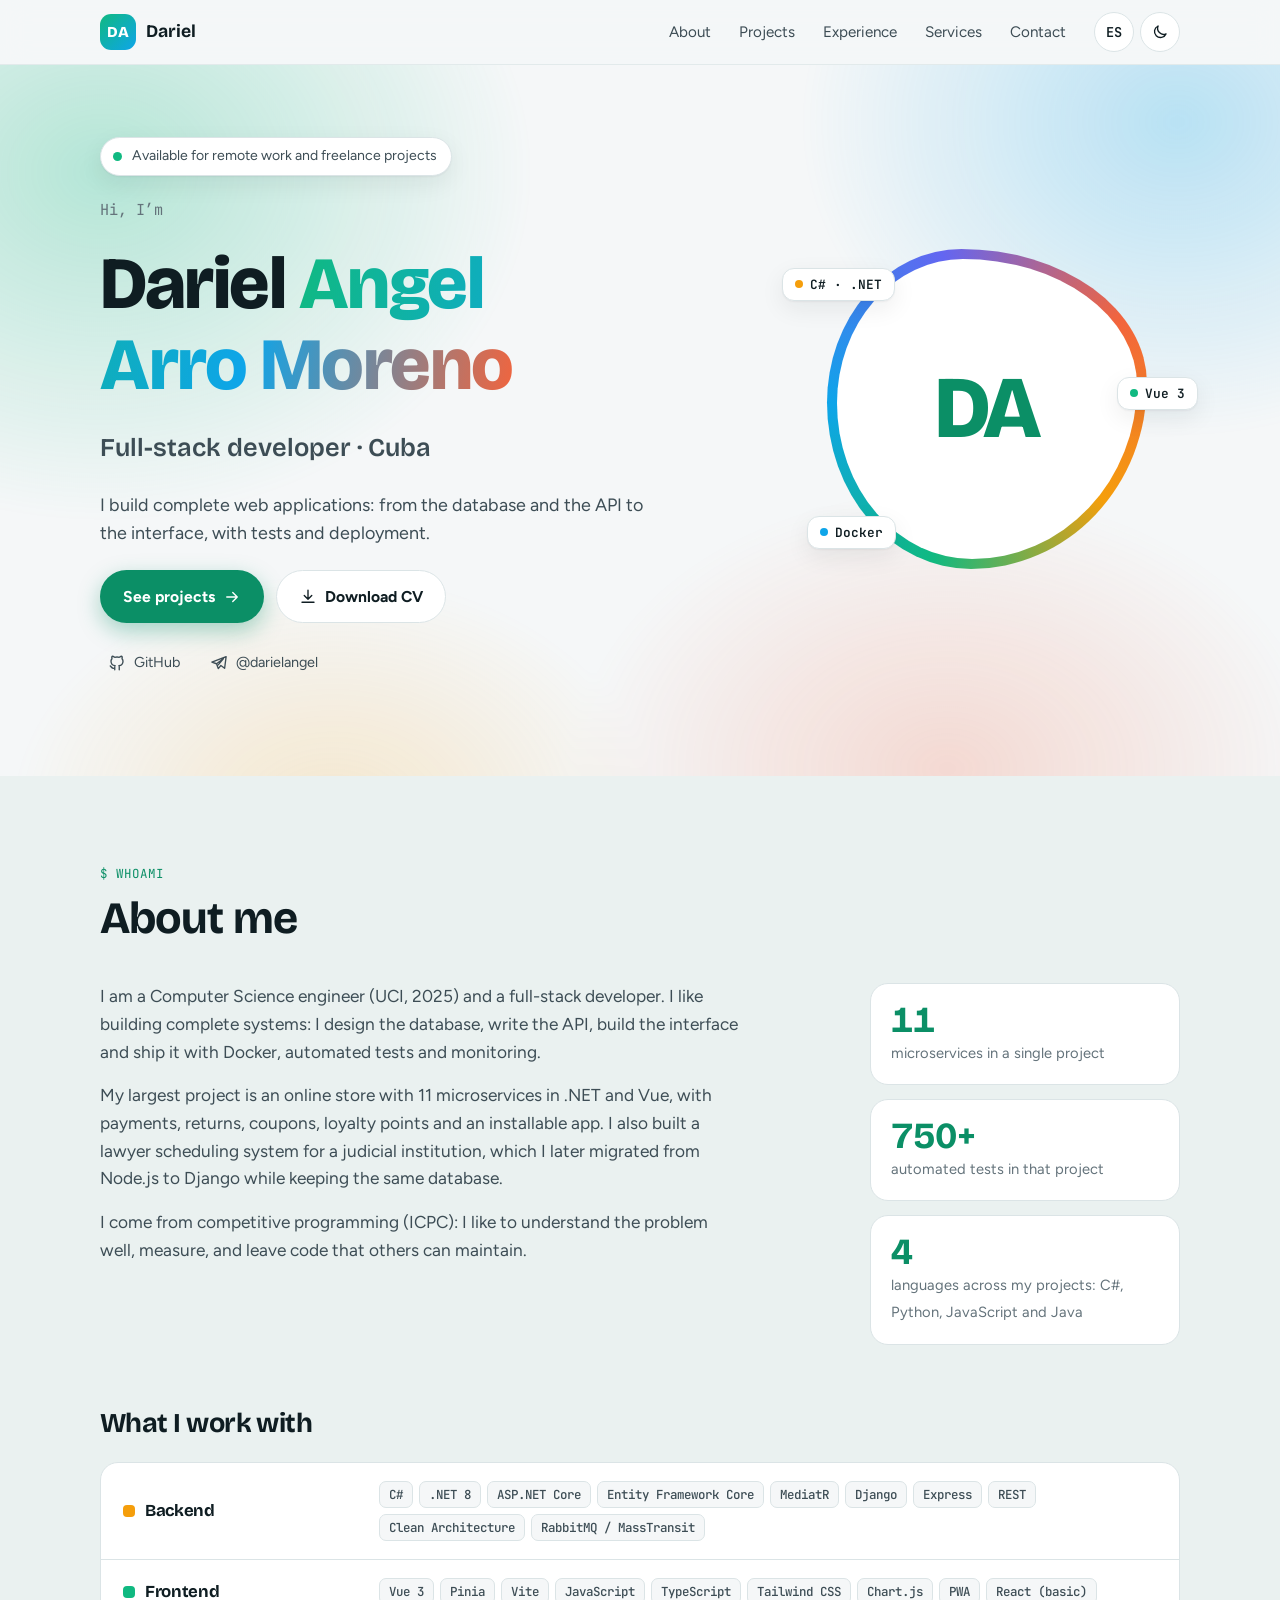
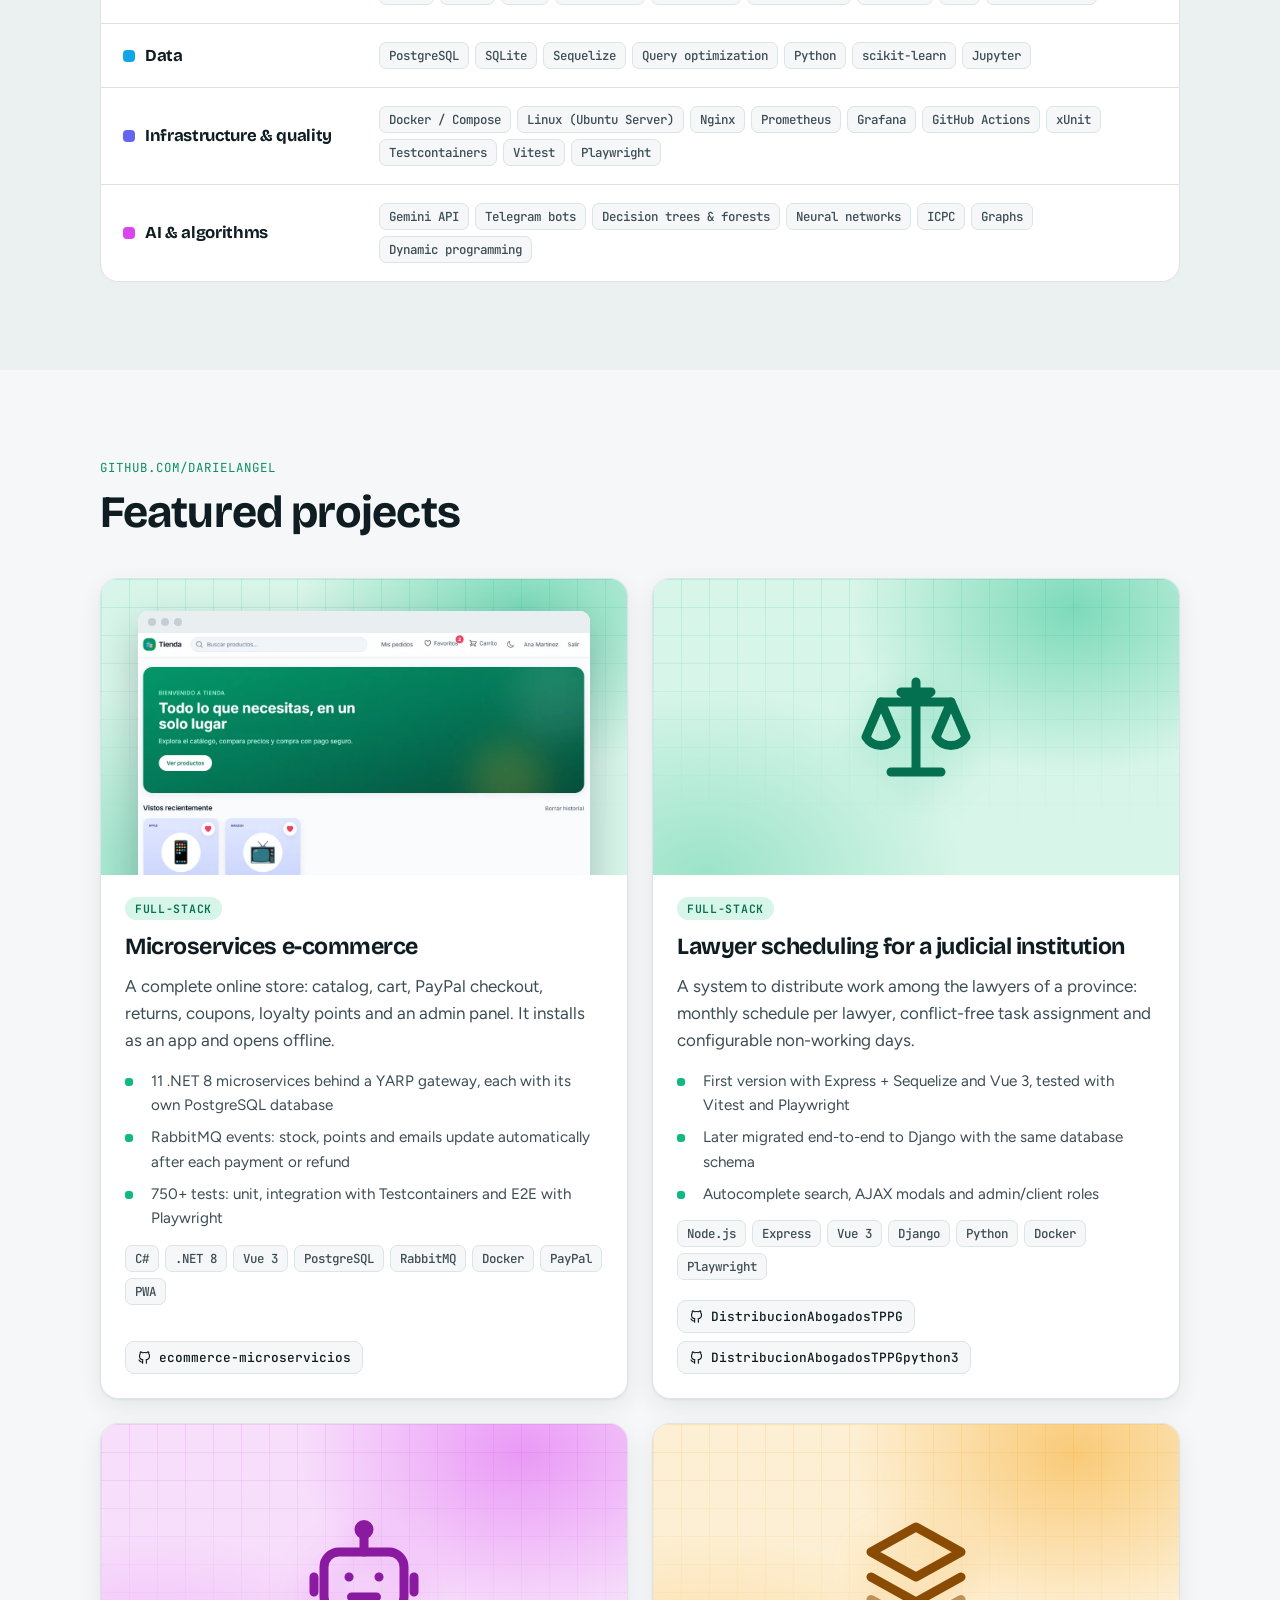
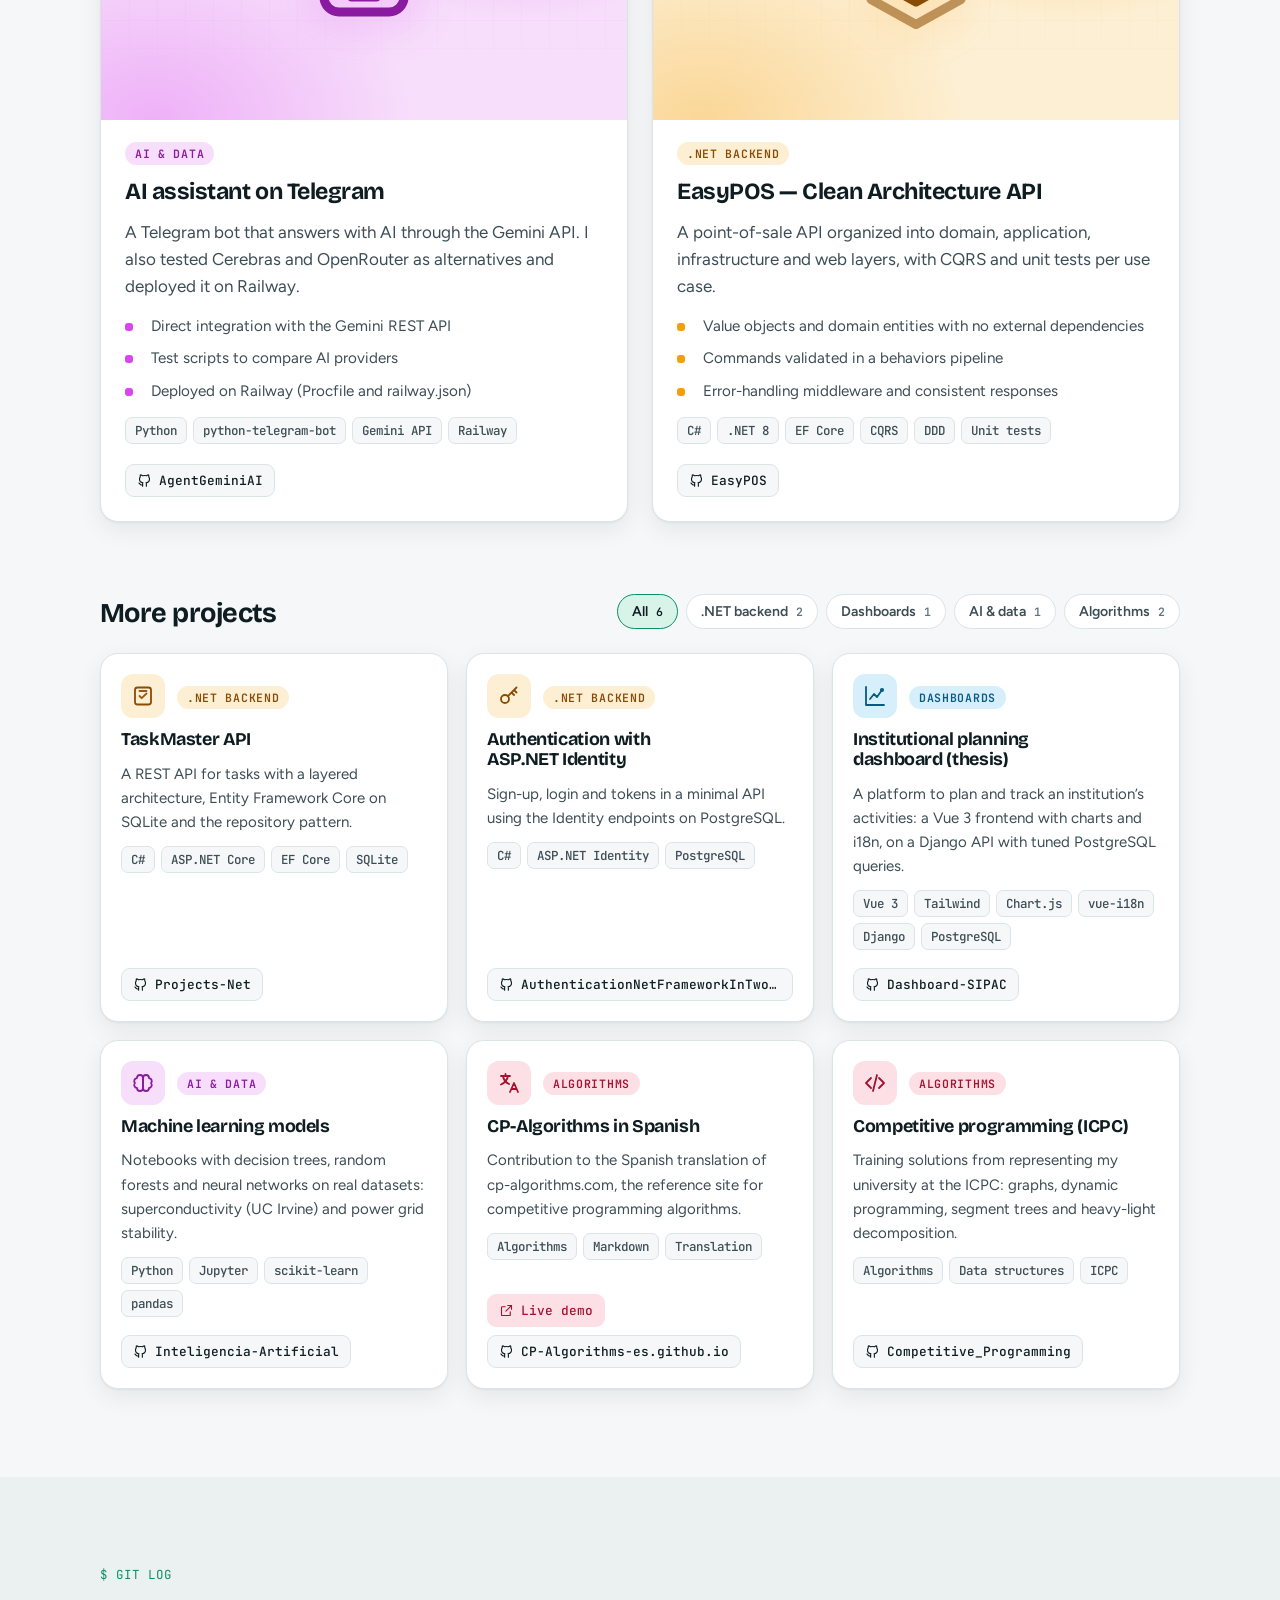
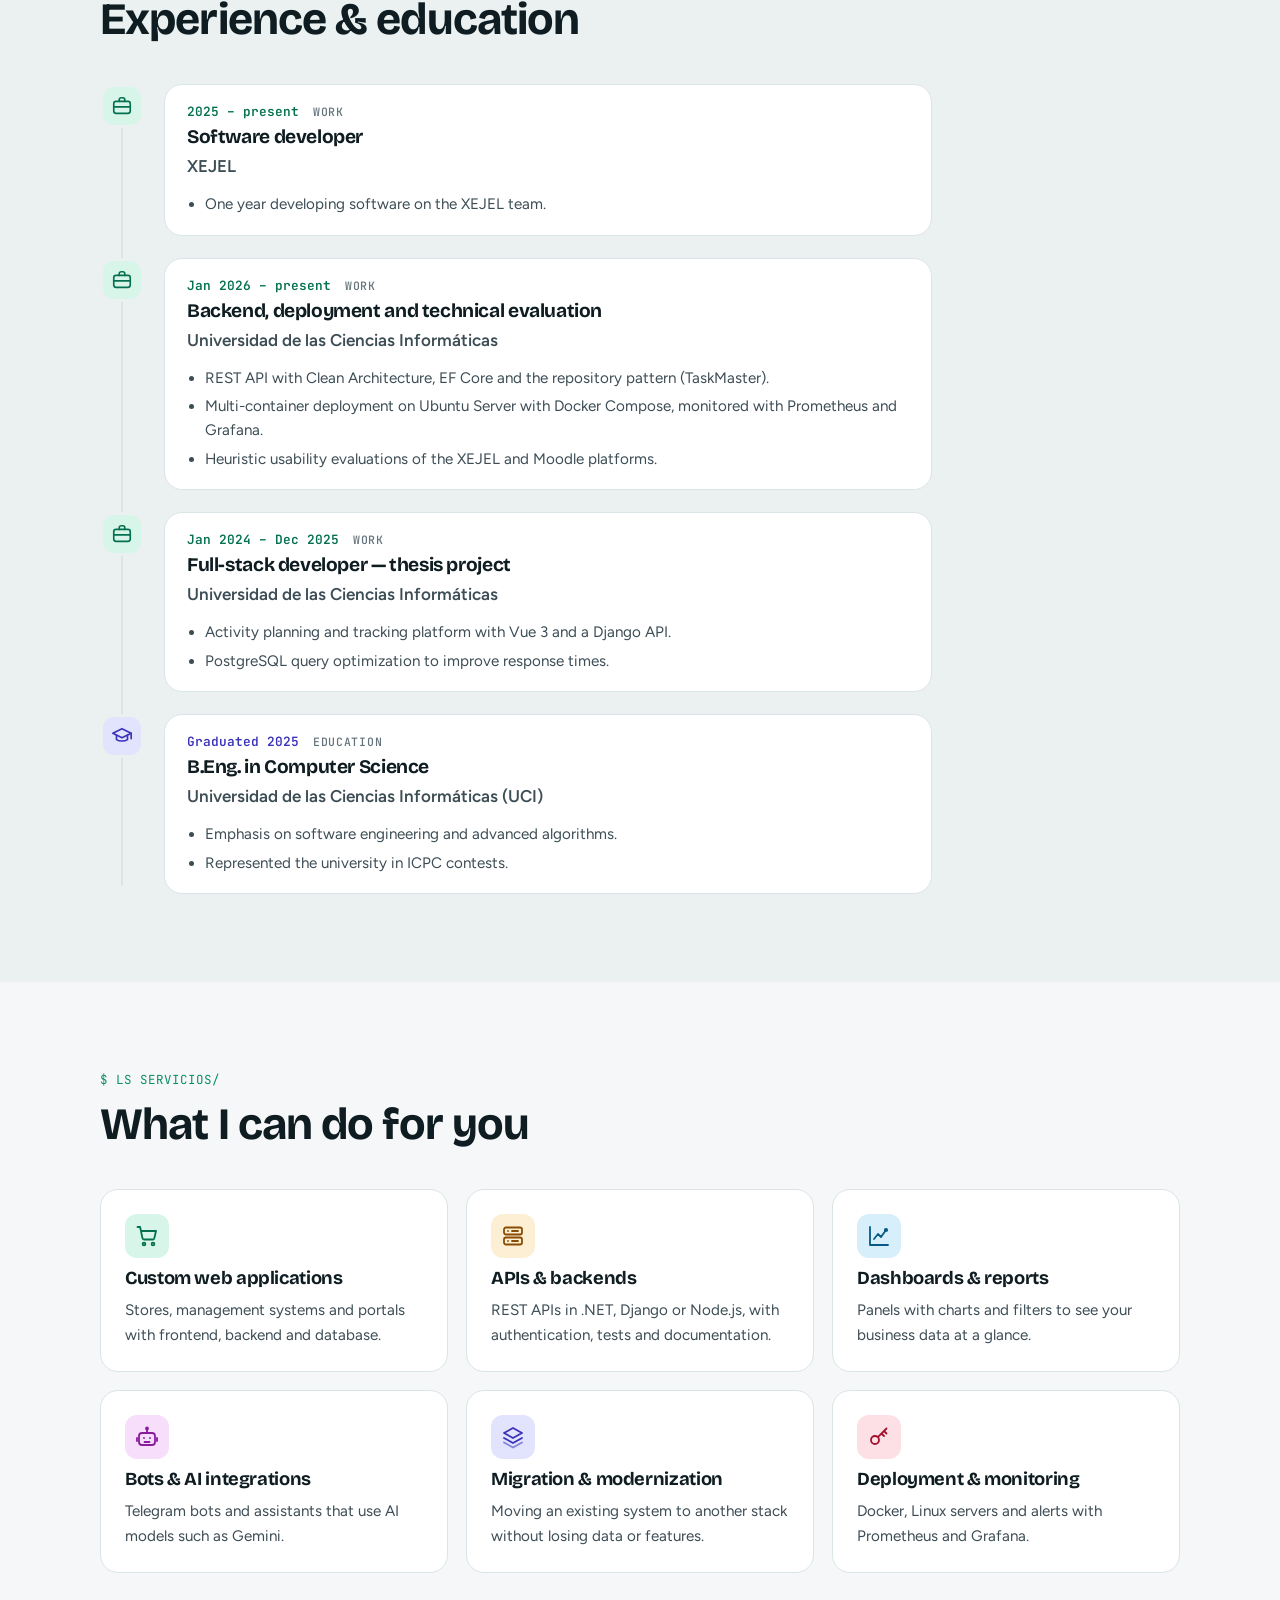
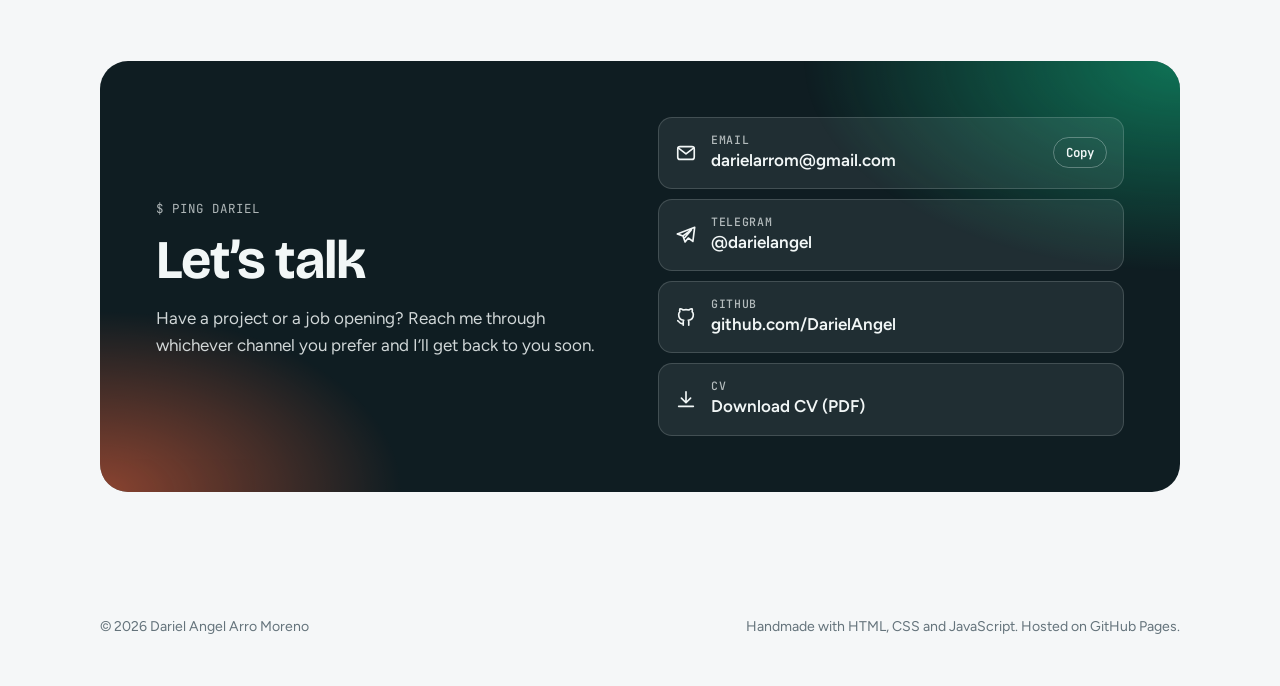
==== index.html @ 4ec1f0aa "Portafolio" ====
<!doctype html>
<html lang="es">
<head>
<meta charset="utf-8">
<meta name="viewport" content="width=device-width, initial-scale=1, viewport-fit=cover">
<title>Dariel Angel Arro Moreno</title>
<meta name="description" content="Portafolio de Dariel Angel Arro Moreno, desarrollador full-stack: .NET, Vue, Django, Docker. Proyectos, experiencia y contacto.">
<meta property="og:title" content="Dariel Angel Arro Moreno — Desarrollador full-stack">
<meta property="og:description" content="Aplicaciones web completas: de la base de datos y la API a la interfaz, con pruebas y despliegue.">
<meta property="og:type" content="website">
<meta name="theme-color" content="#0b8f66">
<link rel="icon" href="assets/favicon.svg" type="image/svg+xml">
<link rel="preconnect" href="https://fonts.googleapis.com">
<link rel="preconnect" href="https://fonts.gstatic.com" crossorigin>
<link rel="stylesheet" href="https://fonts.googleapis.com/css2?family=Bricolage+Grotesque:opsz,wght@12..96,600;12..96,700;12..96,800&family=Figtree:wght@400;500;600;700&family=JetBrains+Mono:wght@500;600&display=swap">
<link rel="stylesheet" href="styles.css">
<script>
  // Aplica el tema guardado antes de pintar, para que no parpadee.
  try { var t = localStorage.getItem('portafolio-tema'); if (t) document.documentElement.setAttribute('data-theme', t) } catch (e) {}
</script>
</head>
<body>
<header class="header">
  <div class="wrap">
    <a class="brand" href="#inicio"><span class="monogram" id="logo">DA</span><span class="brand-name" id="logo-name">Dariel</span></a>
    <nav class="nav" id="nav" aria-label="Principal"></nav>
    <div class="tools">
      <button class="icon-btn" id="btn-idioma" type="button">EN</button>
      <button class="icon-btn" id="btn-tema" type="button"></button>
      <button class="icon-btn menu-btn" id="btn-menu" type="button" aria-expanded="false" aria-controls="nav" aria-label="Menú"></button>
    </div>
  </div>
</header>

<main id="inicio">
  <section class="hero">
    <div class="wrap hero-grid">
      <div class="hero-text" id="hero-text"></div>
      <div class="portrait" id="portrait"></div>
    </div>
  </section>

  <section class="section band" id="sobre">
    <div class="wrap">
      <div class="section-head"><span class="eyebrow">$ whoami</span><h2 data-t="seccionSobre"></h2></div>
      <div class="about-grid">
        <div class="about-text" id="about-text"></div>
        <div class="stats" id="stats"></div>
      </div>
      <div class="section-head" style="margin: 64px 0 0"><h2 data-t="seccionHabilidades" style="font-size:1.7rem"></h2></div>
      <div class="skills" id="skills" style="margin-top:24px"></div>
    </div>
  </section>

  <section class="section" id="proyectos">
    <div class="wrap">
      <div class="section-head"><span class="eyebrow">github.com/DarielAngel</span><h2 data-t="seccionDestacados"></h2></div>
      <div class="featured" id="featured"></div>
      <div class="more-head">
        <h3 data-t="seccionMas"></h3>
        <div class="filters" id="filters" role="group"></div>
      </div>
      <div class="grid-more" id="more"></div>
    </div>
  </section>

  <section class="section band" id="trayectoria">
    <div class="wrap">
      <div class="section-head"><span class="eyebrow">$ git log</span><h2 data-t="seccionTrayectoria"></h2></div>
      <div class="timeline" id="timeline"></div>
    </div>
  </section>

  <section class="section" id="servicios">
    <div class="wrap">
      <div class="section-head"><span class="eyebrow">$ ls servicios/</span><h2 data-t="seccionServicios"></h2></div>
      <div class="services" id="services"></div>
    </div>
  </section>

  <section class="section" id="contacto" style="padding-top:0">
    <div class="wrap">
      <div class="contact">
        <div>
          <span class="eyebrow" style="color:inherit;opacity:.7">$ ping dariel</span>
          <h2 data-t="seccionContacto" style="margin-top:10px"></h2>
          <p data-t="contactoTexto"></p>
        </div>
        <div class="contact-list" id="contact-list"></div>
      </div>
    </div>
  </section>
</main>

<footer class="footer">
  <div class="wrap"><span id="footer-name"></span><span data-t="pie"></span></div>
</footer>

<script src="datos.js"></script>
<script src="app.js"></script>
</body>
</html>
---- styles.css ----
/* Layout: a single 1120px column; a mesh-gradient hero, then sections that alternate between
   plain ground and tinted bands. Each project category owns a hue that follows it everywhere
   (banner, pill, filter chip). */
:root {
  /* Neutrals with a slight cool-teal bias */
  --bg: #f5f7f8;
  --band: #eaf1f0;
  --surface: #ffffff;
  --ink: #0f1d22;
  --ink-soft: #3d4d55;
  --muted: #64737b;
  --line: #dbe4e6;
  --accent: #0b8f66;
  --accent-ink: #ffffff;
  --accent-soft: #d8f3e8;
  --coral: #f2643d;
  --panel: #0f1d22;
  --panel-ink: #f2f7f7;
  --shadow: 0 1px 2px rgb(15 29 34 / 0.05), 0 8px 24px rgb(15 29 34 / 0.07);
  --shadow-hover: 0 2px 6px rgb(15 29 34 / 0.08), 0 18px 40px rgb(15 29 34 / 0.12);

  /* Category hues: [strong, soft background, readable text on soft] */
  --esmeralda: #10b981; --esmeralda-soft: #d7f5e9; --esmeralda-ink: #04704f;
  --ambar: #f59e0b; --ambar-soft: #fdefd3; --ambar-ink: #8a4b04;
  --cielo: #0ea5e9; --cielo-soft: #d6effb; --cielo-ink: #075a83;
  --indigo: #6366f1; --indigo-soft: #e2e3fd; --indigo-ink: #3b33b8;
  --fucsia: #d946ef; --fucsia-soft: #f7defb; --fucsia-ink: #8a1aa0;
  --rosa: #f43f5e; --rosa-soft: #fde0e5; --rosa-ink: #a3122f;

  --font-display: 'Bricolage Grotesque', 'Segoe UI', system-ui, sans-serif;
  --font-body: 'Figtree', 'Segoe UI', system-ui, sans-serif;
  --font-mono: 'JetBrains Mono', ui-monospace, 'Cascadia Code', Consolas, monospace;

  --radius: 18px;
  --radius-sm: 10px;
  --max: 1120px;
  color-scheme: light;
}

@media (prefers-color-scheme: dark) {
  :root:not([data-theme="light"]) {
    --bg: #0c1417; --band: #101c20; --surface: #142328; --ink: #e8f1f2; --ink-soft: #bccbcf;
    --muted: #8b9ca2; --line: #22363c; --accent: #34d399; --accent-ink: #062018; --accent-soft: #123a2e;
    --coral: #ff8a65; --panel: #0f2e28; --panel-ink: #eaf6f2;
    --shadow: 0 1px 2px rgb(0 0 0 / 0.3), 0 8px 24px rgb(0 0 0 / 0.25);
    --shadow-hover: 0 2px 6px rgb(0 0 0 / 0.35), 0 18px 40px rgb(0 0 0 / 0.4);
    --esmeralda-soft: #0f3a2d; --esmeralda-ink: #6ee7b7;
    --ambar-soft: #3d2c0b; --ambar-ink: #fcd34d;
    --cielo-soft: #0b3247; --cielo-ink: #7dd3fc;
    --indigo-soft: #23245a; --indigo-ink: #a5b4fc;
    --fucsia-soft: #3d1645; --fucsia-ink: #f0abfc;
    --rosa-soft: #461521; --rosa-ink: #fda4af;
    color-scheme: dark;
  }
}
:root[data-theme="dark"] {
  --bg: #0c1417; --band: #101c20; --surface: #142328; --ink: #e8f1f2; --ink-soft: #bccbcf;
  --muted: #8b9ca2; --line: #22363c; --accent: #34d399; --accent-ink: #062018; --accent-soft: #123a2e;
  --coral: #ff8a65; --panel: #0f2e28; --panel-ink: #eaf6f2;
  --shadow: 0 1px 2px rgb(0 0 0 / 0.3), 0 8px 24px rgb(0 0 0 / 0.25);
  --shadow-hover: 0 2px 6px rgb(0 0 0 / 0.35), 0 18px 40px rgb(0 0 0 / 0.4);
  --esmeralda-soft: #0f3a2d; --esmeralda-ink: #6ee7b7;
  --ambar-soft: #3d2c0b; --ambar-ink: #fcd34d;
  --cielo-soft: #0b3247; --cielo-ink: #7dd3fc;
  --indigo-soft: #23245a; --indigo-ink: #a5b4fc;
  --fucsia-soft: #3d1645; --fucsia-ink: #f0abfc;
  --rosa-soft: #461521; --rosa-ink: #fda4af;
  color-scheme: dark;
}

* { box-sizing: border-box; }
html { scroll-behavior: smooth; scroll-padding-top: 84px; }
body {
  margin: 0;
  background: var(--bg);
  color: var(--ink);
  font-family: var(--font-body);
  font-size: 17px;
  line-height: 1.6;
  -webkit-font-smoothing: antialiased;
}
img { max-width: 100%; display: block; }
a { color: inherit; }
h1, h2, h3 { font-family: var(--font-display); line-height: 1.1; text-wrap: balance; margin: 0; letter-spacing: -0.02em; }
p { margin: 0; }
:focus-visible { outline: 3px solid var(--accent); outline-offset: 3px; border-radius: 6px; }

.wrap { max-width: var(--max); margin-inline: auto; padding-inline: 20px; }
.section { padding-block: 88px; }
.band { background: var(--band); }
.section-head { display: grid; gap: 10px; margin-bottom: 40px; max-width: 46rem; }
.eyebrow {
  font-family: var(--font-mono); font-size: 0.78rem; letter-spacing: 0.08em; text-transform: uppercase;
  color: var(--accent);
}
.section-head h2 { font-size: clamp(2rem, 4vw, 2.8rem); }

/* ---------- Header ---------- */
.header {
  position: sticky; top: env(safe-area-inset-top, 0px); z-index: 20;
  background: color-mix(in srgb, var(--bg) 82%, transparent);
  backdrop-filter: blur(14px);
  border-bottom: 1px solid color-mix(in srgb, var(--line) 70%, transparent);
}
.header .wrap { display: flex; align-items: center; gap: 16px; min-height: 64px; }
.brand { display: flex; align-items: center; gap: 10px; text-decoration: none; font-family: var(--font-display); font-weight: 700; font-size: 1.1rem; }
.monogram {
  display: grid; place-items: center; width: 36px; height: 36px; border-radius: 11px;
  background: linear-gradient(135deg, var(--esmeralda), var(--cielo)); color: #fff; font-size: 0.95rem; font-weight: 800;
}
.nav { display: flex; gap: 4px; margin-left: auto; }
.nav a {
  text-decoration: none; color: var(--ink-soft); font-size: 0.95rem; padding: 8px 12px; border-radius: 999px;
  transition: background 0.2s, color 0.2s;
}
.nav a:hover { background: var(--surface); color: var(--ink); }
.tools { display: flex; gap: 6px; }
.icon-btn {
  display: inline-flex; align-items: center; justify-content: center; gap: 6px; height: 40px; min-width: 40px; padding: 0 10px;
  border: 1px solid var(--line); border-radius: 999px; background: var(--surface); color: var(--ink);
  font: 600 0.85rem var(--font-mono); cursor: pointer; transition: border-color 0.2s, transform 0.2s;
}
.icon-btn:hover { border-color: var(--accent); }
.icon-btn svg { width: 18px; height: 18px; }
.menu-btn { display: none; }

/* ---------- Hero ---------- */
.hero { position: relative; overflow: hidden; padding-block: 72px 96px; }
.hero::before {
  content: ''; position: absolute; inset: -20% -10% auto -10%; height: 140%; z-index: -1; pointer-events: none;
  background:
    radial-gradient(40% 50% at 15% 25%, color-mix(in srgb, var(--esmeralda) 28%, transparent), transparent 70%),
    radial-gradient(35% 45% at 85% 20%, color-mix(in srgb, var(--cielo) 26%, transparent), transparent 70%),
    radial-gradient(35% 40% at 70% 85%, color-mix(in srgb, var(--coral) 20%, transparent), transparent 70%),
    radial-gradient(30% 35% at 30% 90%, color-mix(in srgb, var(--ambar) 18%, transparent), transparent 70%);
  filter: blur(6px);
}
.hero-grid { display: grid; grid-template-columns: 1.25fr 0.75fr; gap: 48px; align-items: center; }
.hero-text { display: grid; gap: 22px; min-width: 0; }
.badge {
  justify-self: start; display: inline-flex; align-items: center; gap: 10px; padding: 7px 14px 7px 12px;
  border-radius: 999px; background: var(--surface); border: 1px solid var(--line); box-shadow: var(--shadow);
  font-size: 0.88rem; color: var(--ink-soft);
}
.pulse { width: 9px; height: 9px; border-radius: 50%; background: var(--esmeralda); box-shadow: 0 0 0 0 color-mix(in srgb, var(--esmeralda) 60%, transparent); animation: pulse 2s infinite; }
@keyframes pulse { 70% { box-shadow: 0 0 0 10px transparent; } 100% { box-shadow: 0 0 0 0 transparent; } }
.hello { font-family: var(--font-mono); color: var(--muted); font-size: 0.95rem; }
.hero h1 { font-size: clamp(2.6rem, 6.5vw, 4.6rem); font-weight: 800; }
.hero h1 .grad {
  background: linear-gradient(100deg, var(--esmeralda) 0%, var(--cielo) 55%, var(--coral) 100%);
  -webkit-background-clip: text; background-clip: text; color: transparent;
}
.role { font-family: var(--font-display); font-size: clamp(1.25rem, 2.4vw, 1.6rem); font-weight: 600; color: var(--ink-soft); }
.lede { font-size: 1.12rem; color: var(--ink-soft); max-width: 34rem; }
.actions { display: flex; flex-wrap: wrap; gap: 12px; }
.btn {
  display: inline-flex; align-items: center; gap: 8px; padding: 13px 22px; border-radius: 999px; text-decoration: none;
  font-weight: 700; font-size: 0.98rem; border: 1px solid transparent; transition: transform 0.2s, box-shadow 0.2s, background 0.2s;
}
.btn svg { width: 18px; height: 18px; }
.btn-primary { background: var(--accent); color: var(--accent-ink); box-shadow: 0 8px 22px color-mix(in srgb, var(--accent) 35%, transparent); }
.btn-primary:hover { transform: translateY(-2px); }
.btn-ghost { background: var(--surface); color: var(--ink); border-color: var(--line); }
.btn-ghost:hover { border-color: var(--accent); transform: translateY(-2px); }
.socials { display: flex; gap: 10px; flex-wrap: wrap; }
.socials a {
  display: inline-flex; align-items: center; gap: 8px; text-decoration: none; color: var(--ink-soft); font-size: 0.9rem;
  padding: 6px 12px 6px 8px; border-radius: 999px; transition: background 0.2s;
}
.socials a:hover { background: var(--surface); color: var(--ink); }
.socials svg { width: 18px; height: 18px; }

.portrait { position: relative; justify-self: center; width: min(320px, 78vw); aspect-ratio: 1; max-width: 100%; }
.portrait-ring {
  position: absolute; inset: 0; border-radius: 42% 58% 55% 45% / 48% 42% 58% 52%;
  background: conic-gradient(from 200deg, var(--esmeralda), var(--cielo), var(--indigo), var(--coral), var(--ambar), var(--esmeralda));
  animation: morph 12s ease-in-out infinite;
}
.portrait-inner {
  position: absolute; inset: 10px; border-radius: inherit; overflow: hidden; background: var(--surface);
  border-radius: 42% 58% 55% 45% / 48% 42% 58% 52%; animation: morph 12s ease-in-out infinite;
  display: grid; place-items: center;
}
.portrait-inner img { width: 100%; height: 100%; object-fit: cover; }
.portrait-inner .initials { font-family: var(--font-display); font-weight: 800; font-size: 5.5rem; color: var(--accent); letter-spacing: -0.04em; }
@keyframes morph {
  50% { border-radius: 55% 45% 40% 60% / 45% 58% 42% 55%; }
}
.chip-float {
  position: absolute; padding: 7px 12px; border-radius: 12px; background: var(--surface); border: 1px solid var(--line);
  box-shadow: var(--shadow); font: 600 0.8rem var(--font-mono); white-space: nowrap; animation: bob 6s ease-in-out infinite;
}
.chip-float i { display: inline-block; width: 8px; height: 8px; border-radius: 50%; margin-right: 7px; vertical-align: 1px; }
.chip-float:nth-of-type(1) { top: 6%; left: -14%; }
.chip-float:nth-of-type(2) { top: 40%; right: -16%; animation-delay: -2s; }
.chip-float:nth-of-type(3) { bottom: 6%; left: -6%; animation-delay: -4s; }
@keyframes bob { 50% { transform: translateY(-8px); } }

/* Entrada del hero (el contenido es visible aunque la animación no corra) */
.rise { animation: rise 0.7s cubic-bezier(.2,.7,.2,1) both; }
.rise:nth-child(2) { animation-delay: 0.06s; } .rise:nth-child(3) { animation-delay: 0.12s; }
.rise:nth-child(4) { animation-delay: 0.18s; } .rise:nth-child(5) { animation-delay: 0.24s; }
.rise:nth-child(6) { animation-delay: 0.3s; } .rise:nth-child(7) { animation-delay: 0.36s; }
@keyframes rise { from { opacity: 0; transform: translateY(14px); } }

/* ---------- Sobre mí ---------- */
.about-grid { display: grid; grid-template-columns: 1.4fr 0.6fr; gap: 48px; align-items: start; }
.about-text { display: grid; gap: 16px; font-size: 1.08rem; color: var(--ink-soft); max-width: 40rem; min-width: 0; }
.stats { display: grid; gap: 14px; }
.stat { padding: 18px 20px; border-radius: var(--radius); background: var(--surface); border: 1px solid var(--line); }
.stat b { display: block; font-family: var(--font-display); font-size: 2.3rem; line-height: 1; color: var(--accent); font-variant-numeric: tabular-nums; }
.stat span { font-size: 0.92rem; color: var(--muted); }
.skills { display: grid; border-radius: var(--radius); background: var(--surface); border: 1px solid var(--line); overflow: hidden; }
.skill-group { display: grid; grid-template-columns: 240px 1fr; gap: 16px; align-items: center; padding: 18px 22px; min-width: 0; }
.skill-group + .skill-group { border-top: 1px solid var(--line); }
.skill-group h3 { display: flex; align-items: center; gap: 10px; font-size: 1.05rem; }
.dot { width: 12px; height: 12px; border-radius: 4px; flex: none; }
.tags { display: flex; flex-wrap: wrap; gap: 6px; }
.tag {
  font: 500 0.78rem var(--font-mono); padding: 4px 9px; border-radius: 7px; background: var(--bg); border: 1px solid var(--line); color: var(--ink-soft);
}

/* ---------- Proyectos ---------- */
.featured { display: grid; grid-template-columns: repeat(2, minmax(0, 1fr)); gap: 24px; }
.card {
  display: flex; flex-direction: column; border-radius: var(--radius); background: var(--surface); border: 1px solid var(--line);
  overflow: hidden; box-shadow: var(--shadow); transition: transform 0.25s, box-shadow 0.25s; min-width: 0;
}
.card:hover { transform: translateY(-4px); box-shadow: var(--shadow-hover); }
.banner {
  position: relative; aspect-ratio: 16 / 9; overflow: hidden; display: grid; place-items: center;
  background:
    radial-gradient(60% 80% at 80% 10%, color-mix(in srgb, var(--c) 45%, transparent), transparent 70%),
    radial-gradient(70% 90% at 10% 100%, color-mix(in srgb, var(--c) 30%, transparent), transparent 70%),
    var(--c-soft);
}
.banner::after {
  content: ''; position: absolute; inset: 0; pointer-events: none;
  background-image: linear-gradient(color-mix(in srgb, var(--c) 14%, transparent) 1px, transparent 1px),
    linear-gradient(90deg, color-mix(in srgb, var(--c) 14%, transparent) 1px, transparent 1px);
  background-size: 28px 28px; mask-image: linear-gradient(180deg, #000, transparent 85%);
}
.banner .big-icon { width: 34%; max-width: 120px; color: var(--c-ink); position: relative; z-index: 1; filter: drop-shadow(0 10px 18px color-mix(in srgb, var(--c) 35%, transparent)); }
.banner .shot {
  position: absolute; z-index: 1; left: 7%; right: 7%; top: 11%; border-radius: 10px 10px 0 0; overflow: hidden;
  box-shadow: 0 18px 40px rgb(15 29 34 / 0.25); background: #fff; transition: transform 0.4s;
}
.card:hover .banner .shot { transform: translateY(-6px); }
.shot-bar { display: flex; gap: 5px; padding: 7px 10px; background: #e9eef0; }
.shot-bar i { width: 8px; height: 8px; border-radius: 50%; background: #c5cfd3; }
.card-body { display: flex; flex-direction: column; gap: 14px; padding: 22px 24px 24px; flex: 1; }
.pill {
  align-self: flex-start; font: 600 0.72rem var(--font-mono); letter-spacing: 0.06em; text-transform: uppercase;
  padding: 4px 10px; border-radius: 999px; background: var(--c-soft); color: var(--c-ink);
}
.card h3 { font-size: 1.45rem; }
.card p { color: var(--ink-soft); }
.wins { margin: 0; padding: 0; list-style: none; display: grid; gap: 8px; font-size: 0.95rem; color: var(--ink-soft); }
.wins li { display: grid; grid-template-columns: 18px 1fr; gap: 8px; }
.wins li::before { content: ''; width: 8px; height: 8px; margin-top: 9px; border-radius: 3px; background: var(--c); }
.links { display: flex; flex-wrap: wrap; gap: 8px; margin-top: auto; padding-top: 6px; }
.repo-link {
  display: inline-flex; align-items: center; gap: 7px; max-width: 100%; text-decoration: none;
  font: 500 0.8rem var(--font-mono); padding: 7px 11px; border-radius: 9px; border: 1px solid var(--line); background: var(--bg);
  color: var(--ink); transition: border-color 0.2s;
}
.repo-link span { overflow: hidden; text-overflow: ellipsis; white-space: nowrap; }
.repo-link:hover { border-color: var(--c); }
.repo-link svg { width: 15px; height: 15px; flex: none; }
.repo-link.demo { background: var(--c-soft); border-color: transparent; color: var(--c-ink); }

.more-head { display: flex; flex-wrap: wrap; align-items: end; justify-content: space-between; gap: 18px; margin: 72px 0 24px; }
.more-head h3 { font-size: 1.7rem; }
.filters { display: flex; flex-wrap: wrap; gap: 8px; }
.filter {
  display: inline-flex; align-items: center; gap: 8px; padding: 8px 14px; border-radius: 999px; cursor: pointer;
  border: 1px solid var(--line); background: var(--surface); color: var(--ink-soft); font: 600 0.88rem var(--font-body);
  transition: background 0.2s, color 0.2s, border-color 0.2s;
}
.filter .count { font: 600 0.72rem var(--font-mono); color: var(--muted); }
.filter[aria-pressed="true"] { background: var(--c-soft, var(--accent-soft)); border-color: var(--c, var(--accent)); color: var(--c-ink, var(--ink)); }
.filter[aria-pressed="true"] .count { color: inherit; }
.grid-more { display: grid; grid-template-columns: repeat(3, minmax(0, 1fr)); gap: 18px; }
.mini { padding: 20px; gap: 12px; display: flex; flex-direction: column; }
.mini-top { display: flex; align-items: center; gap: 12px; }
.mini-icon { width: 44px; height: 44px; border-radius: 12px; display: grid; place-items: center; background: var(--c-soft); color: var(--c-ink); flex: none; }
.mini-icon svg { width: 24px; height: 24px; }
.mini h3 { font-size: 1.12rem; }
.mini p { font-size: 0.94rem; }

/* Colores por categoría */
[data-c="esmeralda"] { --c: var(--esmeralda); --c-soft: var(--esmeralda-soft); --c-ink: var(--esmeralda-ink); }
[data-c="ambar"] { --c: var(--ambar); --c-soft: var(--ambar-soft); --c-ink: var(--ambar-ink); }
[data-c="cielo"] { --c: var(--cielo); --c-soft: var(--cielo-soft); --c-ink: var(--cielo-ink); }
[data-c="indigo"] { --c: var(--indigo); --c-soft: var(--indigo-soft); --c-ink: var(--indigo-ink); }
[data-c="fucsia"] { --c: var(--fucsia); --c-soft: var(--fucsia-soft); --c-ink: var(--fucsia-ink); }
[data-c="rosa"] { --c: var(--rosa); --c-soft: var(--rosa-soft); --c-ink: var(--rosa-ink); }

/* ---------- Trayectoria ---------- */
.timeline { position: relative; display: grid; gap: 22px; max-width: 52rem; }
.timeline::before { content: ''; position: absolute; left: 21px; top: 8px; bottom: 8px; width: 2px; background: var(--line); }
.step { position: relative; display: grid; grid-template-columns: 44px 1fr; gap: 20px; }
.step-icon {
  width: 44px; height: 44px; border-radius: 14px; display: grid; place-items: center; z-index: 1;
  background: var(--c-soft); color: var(--c-ink); border: 3px solid var(--band);
}
.step-icon svg { width: 22px; height: 22px; }
.step-card { padding: 18px 22px; border-radius: var(--radius); background: var(--surface); border: 1px solid var(--line); min-width: 0; display: grid; gap: 6px; }
.step-meta { display: flex; flex-wrap: wrap; gap: 8px 14px; align-items: baseline; }
.step-date { font: 600 0.8rem var(--font-mono); color: var(--c-ink); }
.step-kind { font: 500 0.72rem var(--font-mono); text-transform: uppercase; letter-spacing: 0.06em; color: var(--muted); }
.step h3 { font-size: 1.2rem; }
.step-place { color: var(--ink-soft); font-weight: 600; }
.step ul { margin: 6px 0 0; padding-left: 18px; color: var(--ink-soft); font-size: 0.95rem; display: grid; gap: 4px; }

/* ---------- Servicios ---------- */
.services { display: grid; grid-template-columns: repeat(3, minmax(0, 1fr)); gap: 18px; }
.service { padding: 24px; border-radius: var(--radius); background: var(--surface); border: 1px solid var(--line); display: grid; gap: 10px; align-content: start; transition: border-color 0.2s, transform 0.2s; }
.service:hover { border-color: var(--c); transform: translateY(-3px); }
.service h3 { font-size: 1.15rem; }
.service p { color: var(--ink-soft); font-size: 0.95rem; }

/* ---------- Contacto ---------- */
.contact {
  position: relative; overflow: hidden; border-radius: 28px; padding: clamp(28px, 5vw, 56px);
  background: var(--panel); color: var(--panel-ink); display: grid; grid-template-columns: 1fr 1fr; gap: 36px; align-items: center;
}
.contact::before {
  content: ''; position: absolute; inset: 0; pointer-events: none; opacity: 0.55;
  background: radial-gradient(50% 70% at 100% 0%, var(--esmeralda), transparent 70%), radial-gradient(40% 60% at 0% 100%, var(--coral), transparent 70%);
}
.contact > * { position: relative; min-width: 0; }
.contact h2 { font-size: clamp(2.2rem, 5vw, 3.4rem); }
.contact p { margin-top: 14px; opacity: 0.85; max-width: 28rem; }
.contact-list { display: grid; gap: 10px; }
.contact-item {
  display: flex; align-items: center; gap: 14px; padding: 14px 16px; border-radius: 14px; text-decoration: none; color: inherit;
  background: color-mix(in srgb, var(--panel-ink) 8%, transparent); border: 1px solid color-mix(in srgb, var(--panel-ink) 16%, transparent);
  transition: background 0.2s; min-width: 0;
}
a.contact-item:hover { background: color-mix(in srgb, var(--panel-ink) 15%, transparent); }
.contact-item svg { width: 22px; height: 22px; flex: none; }
.contact-item .label { font: 500 0.72rem var(--font-mono); text-transform: uppercase; letter-spacing: 0.06em; opacity: 0.7; display: block; }
.contact-item .value { font-weight: 600; overflow-wrap: anywhere; user-select: all; }
.contact-item .grow { flex: 1; min-width: 0; }
.copy-btn {
  flex: none; border: 1px solid color-mix(in srgb, var(--panel-ink) 30%, transparent); background: transparent; color: inherit;
  border-radius: 999px; padding: 6px 12px; font: 600 0.78rem var(--font-mono); cursor: pointer;
}
.copy-btn:hover { background: color-mix(in srgb, var(--panel-ink) 14%, transparent); }

.footer { padding-block: 36px 48px; color: var(--muted); font-size: 0.88rem; }
.footer .wrap { display: flex; flex-wrap: wrap; gap: 8px 24px; justify-content: space-between; }

/* ---------- Responsive ---------- */
@media (max-width: 960px) {
  .grid-more, .services { grid-template-columns: repeat(2, minmax(0, 1fr)); }
  .about-grid { grid-template-columns: 1fr; }
  .stats { grid-template-columns: repeat(3, minmax(0, 1fr)); }
}
@media (max-width: 820px) {
  .nav { display: none; position: absolute; top: 64px; left: 12px; right: 12px; flex-direction: column; padding: 10px;
    background: var(--surface); border: 1px solid var(--line); border-radius: 16px; box-shadow: var(--shadow-hover); }
  .nav.open { display: flex; }
  .nav a { padding: 12px 14px; }
  .menu-btn { display: inline-flex; }
  .tools { margin-left: auto; }
  .hero-grid { grid-template-columns: 1fr; }
  .portrait { order: -1; width: min(220px, 60vw); }
  .chip-float:nth-of-type(1) { left: -22%; } .chip-float:nth-of-type(2) { right: -24%; }
  .featured, .contact { grid-template-columns: 1fr; }
  .skill-group { grid-template-columns: 1fr; gap: 10px; }
}
@media (max-width: 600px) {
  body { font-size: 16px; }
  .section { padding-block: 64px; }
  .grid-more, .services { grid-template-columns: 1fr; }
  .stats { grid-template-columns: 1fr; }
  .chip-float { display: none; }
  .brand .brand-name { display: none; }
}
@media (prefers-reduced-motion: reduce) {
  *, *::before, *::after { animation: none !important; transition: none !important; }
  html { scroll-behavior: auto; }
}
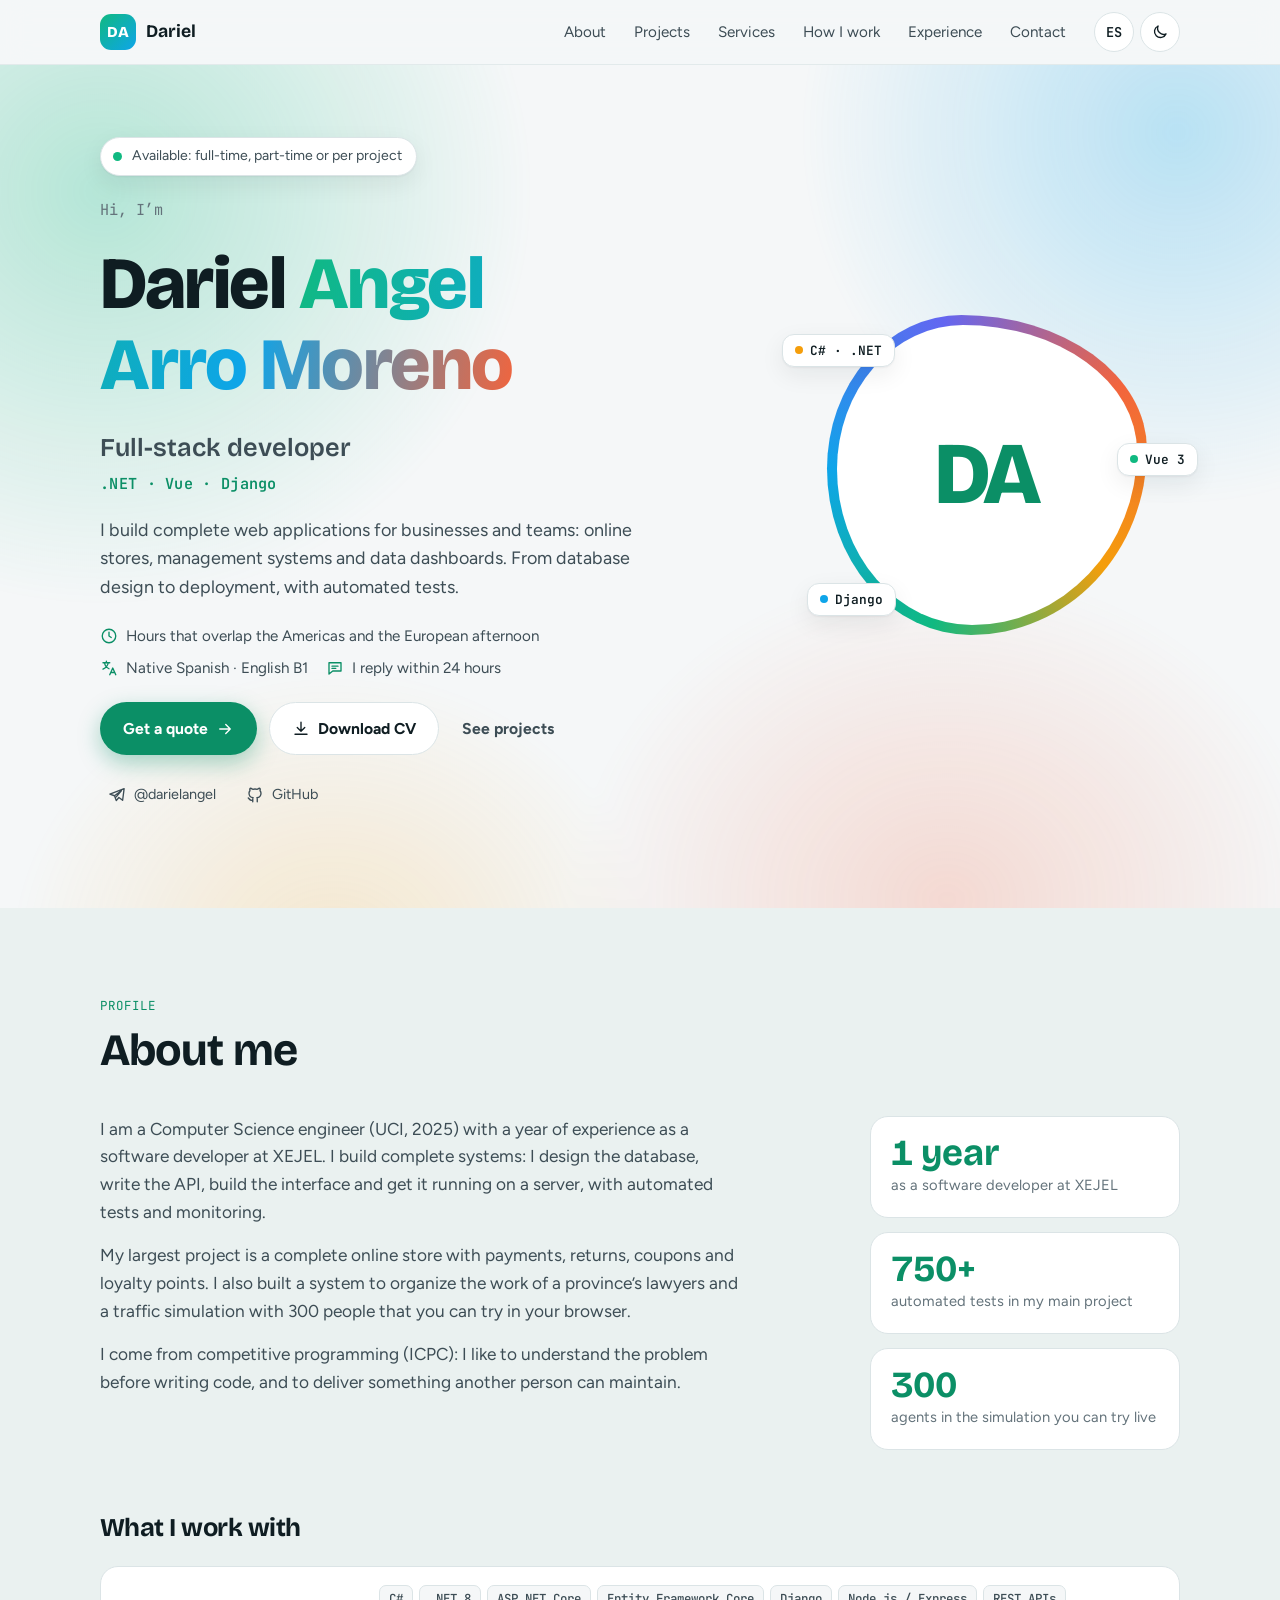
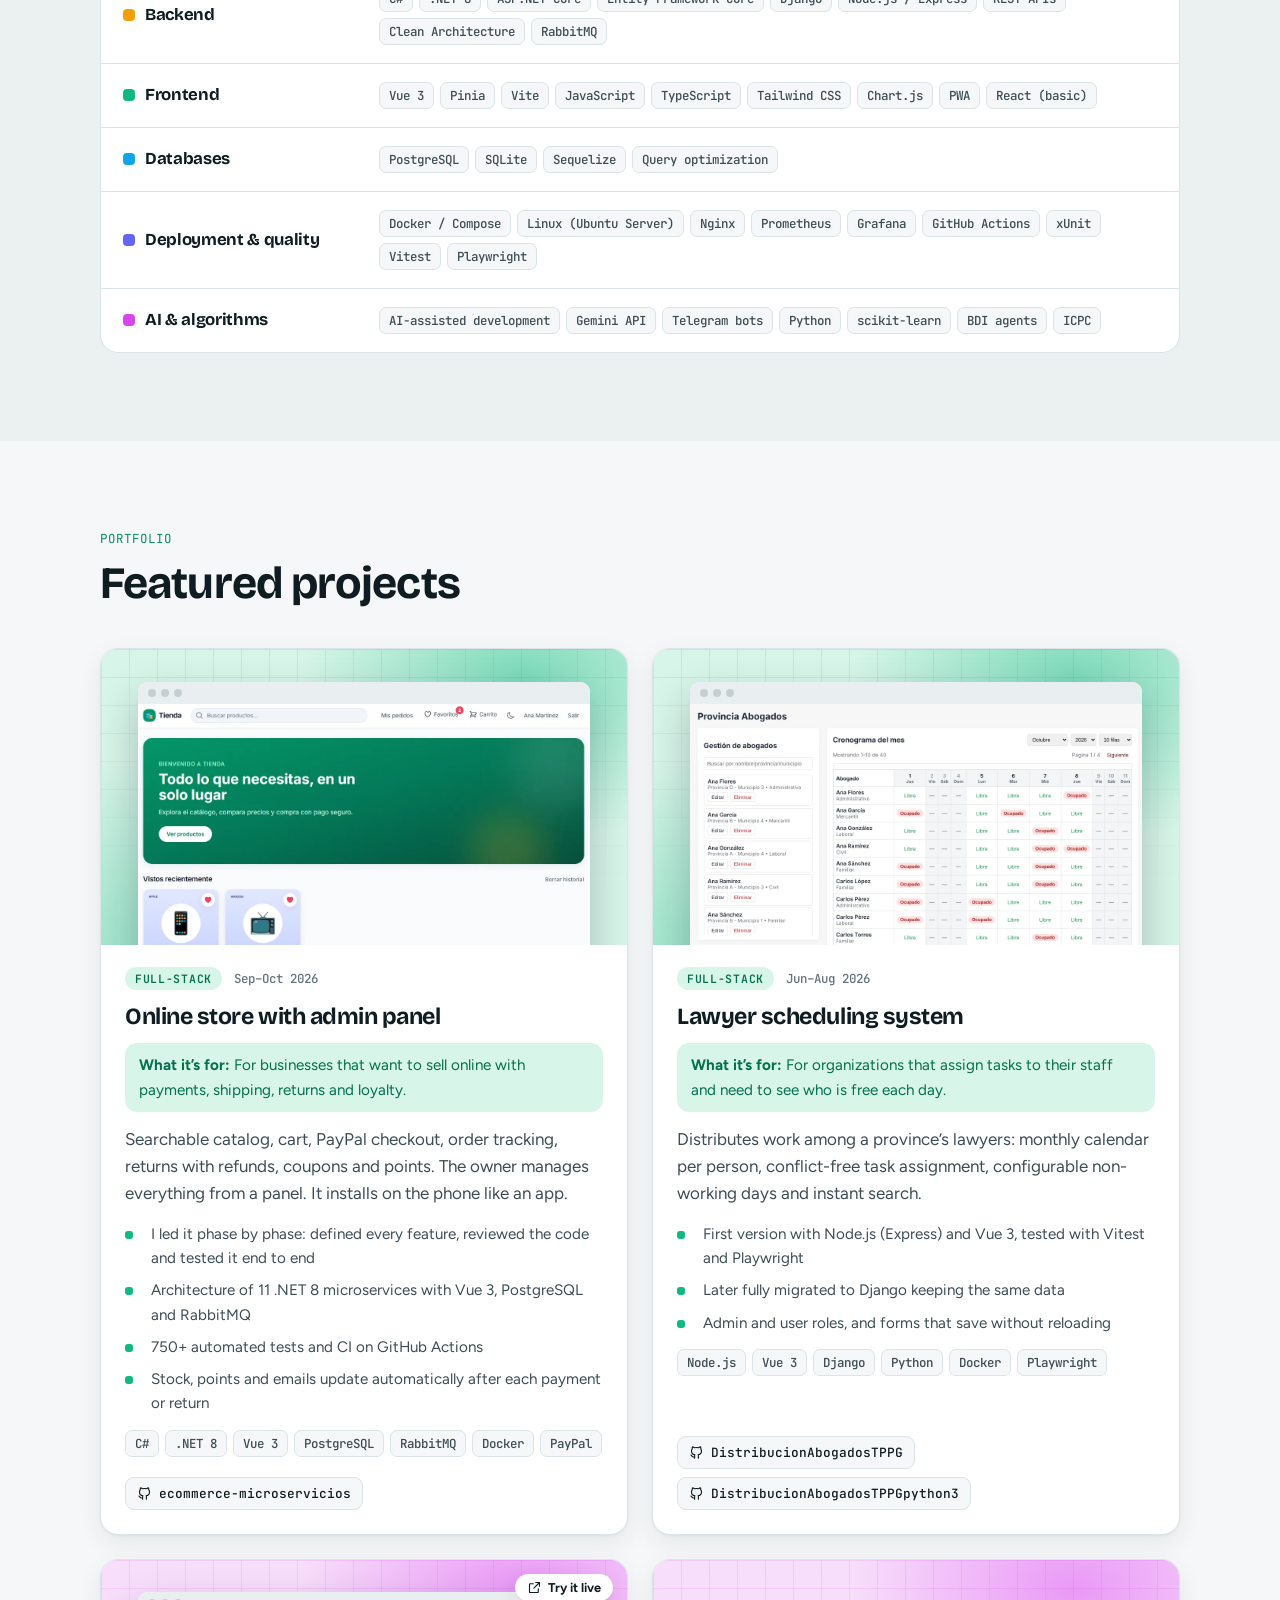
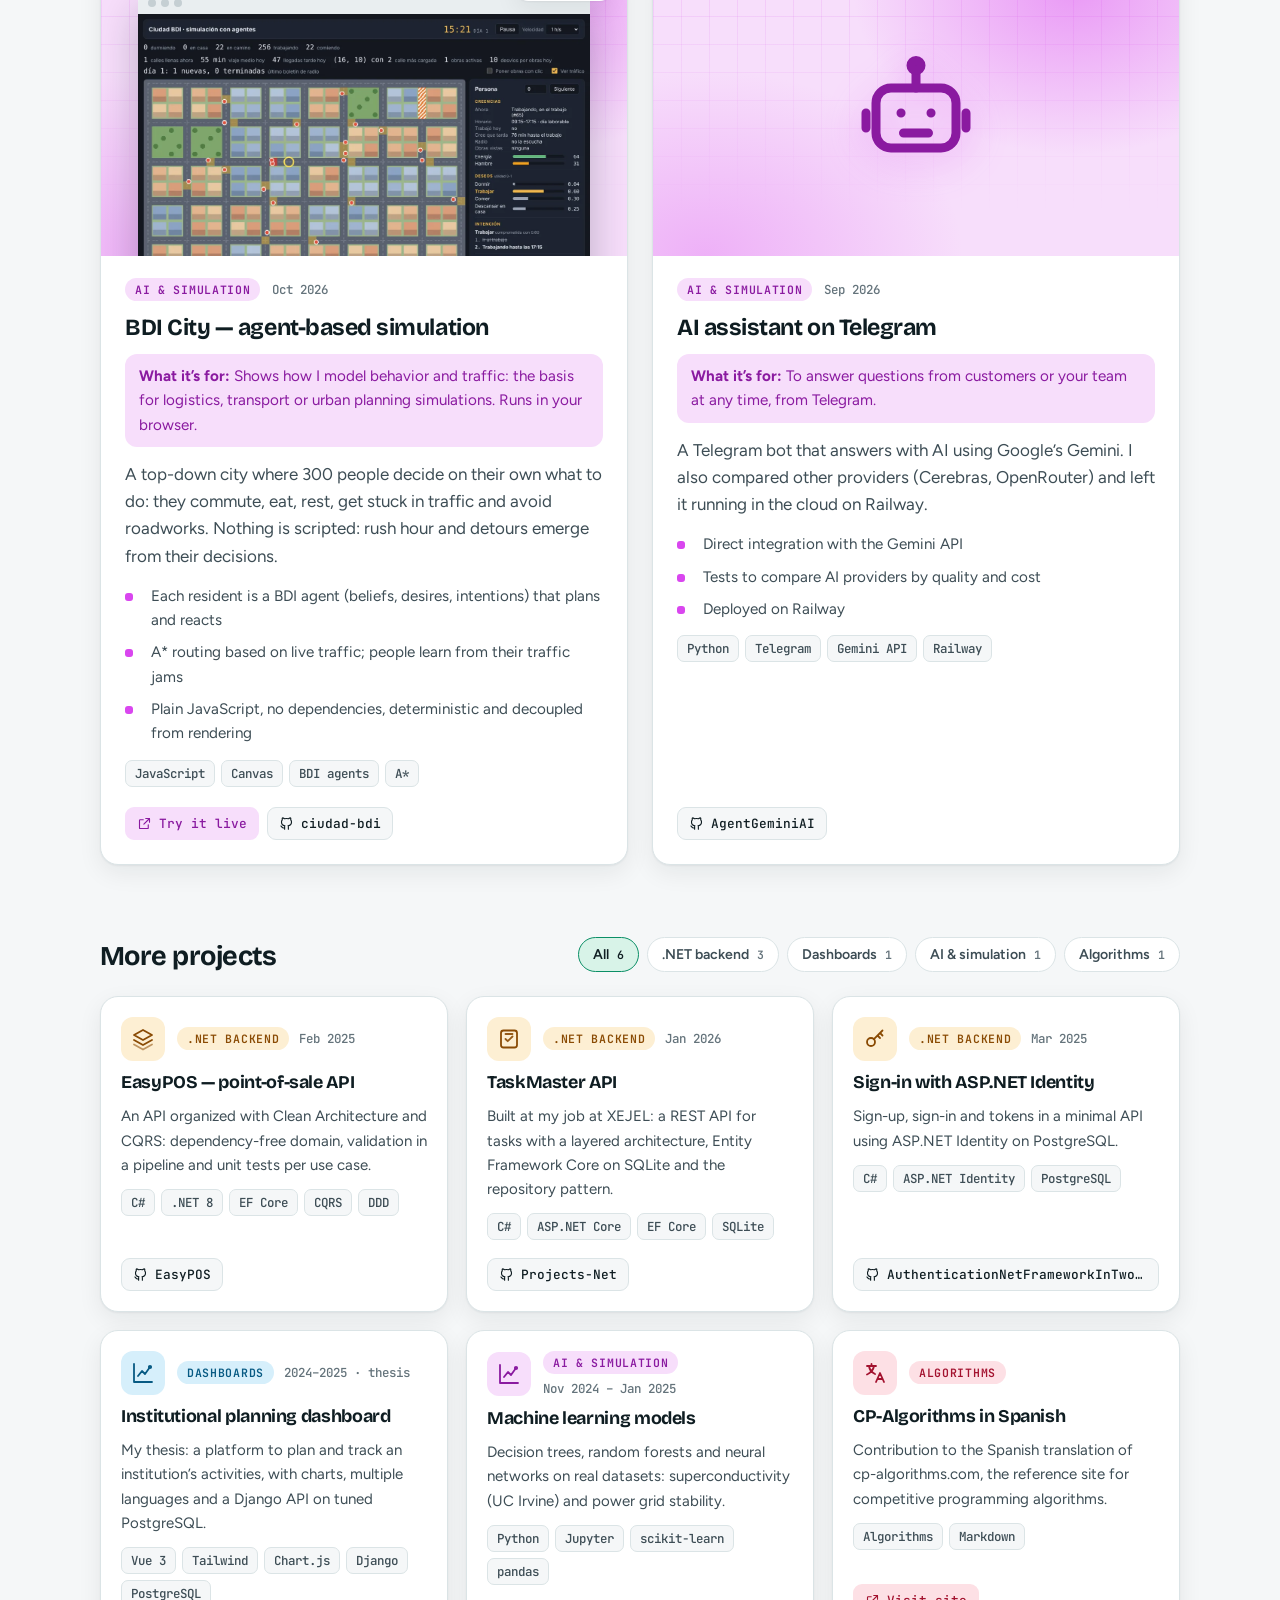
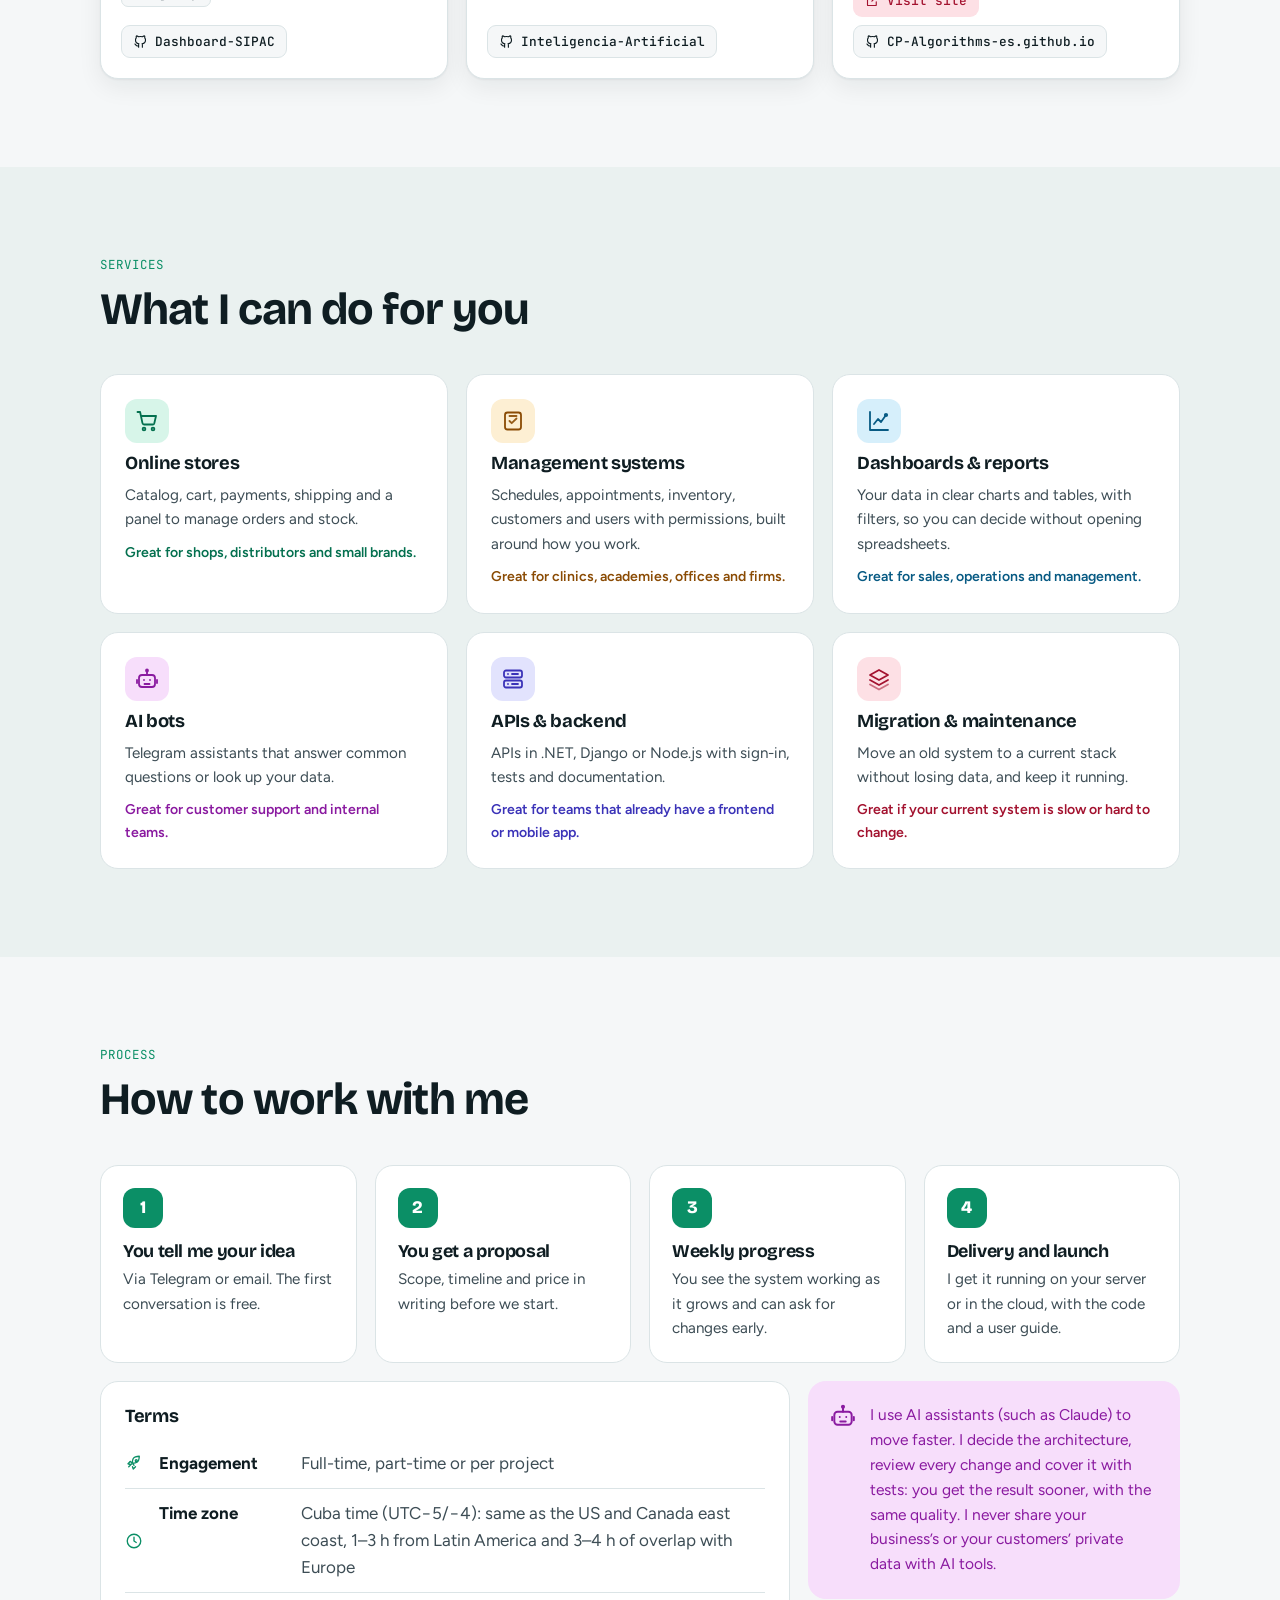
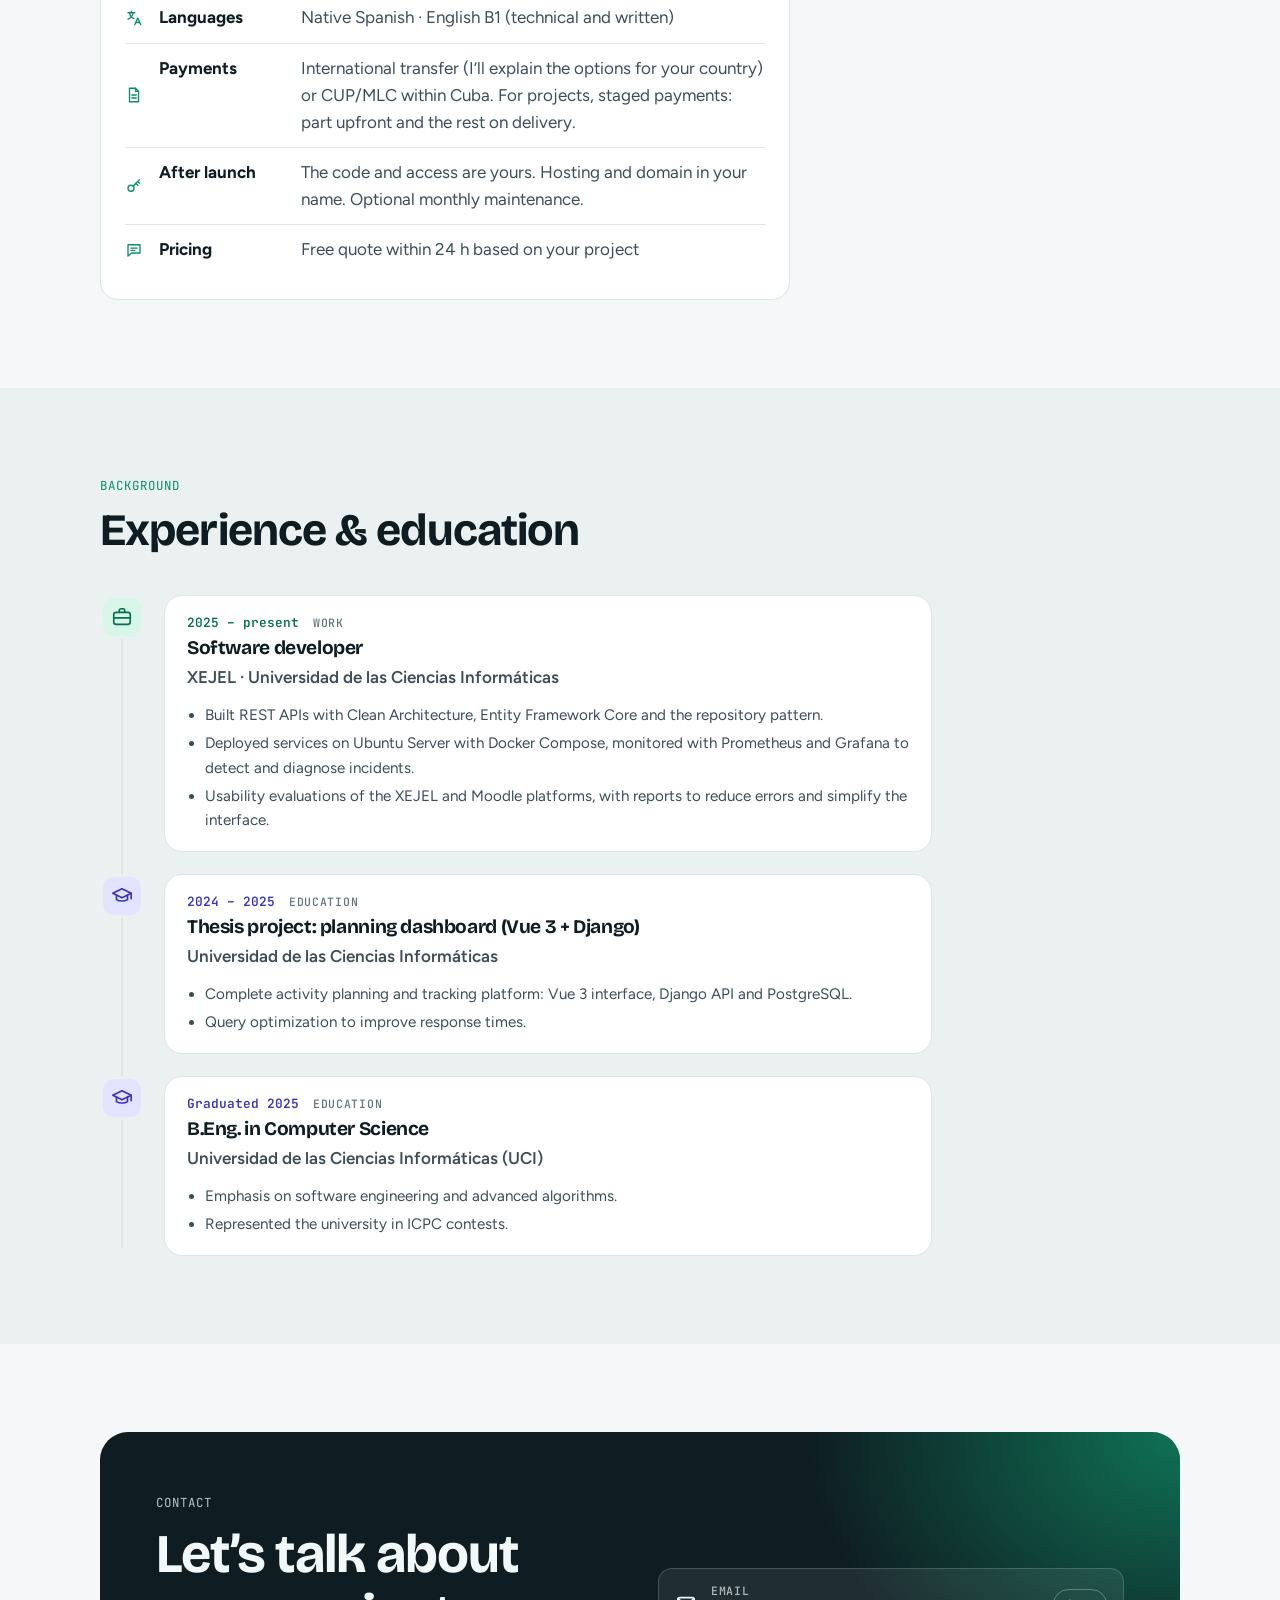
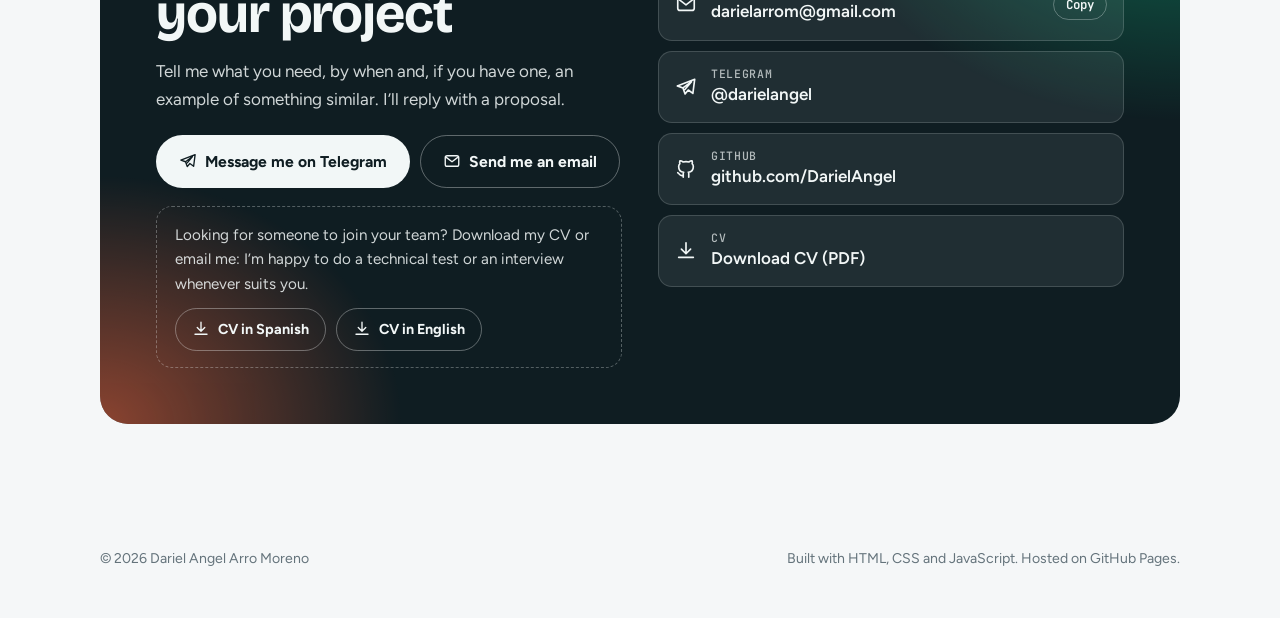
==== commit a066576f: "Portafolio mejorado tras evaluación con clientes simulados: propuesta de valor, servicios, proceso, " ====
--- a/index.html
+++ b/index.html
@@ -4,7 +4,7 @@
 <meta charset="utf-8">
 <meta name="viewport" content="width=device-width, initial-scale=1, viewport-fit=cover">
 <title>Dariel Angel Arro Moreno</title>
-<meta name="description" content="Portafolio de Dariel Angel Arro Moreno, desarrollador full-stack: .NET, Vue, Django, Docker. Proyectos, experiencia y contacto.">
+<meta name="description" content="Dariel Angel Arro Moreno, desarrollador full-stack (.NET, Vue, Django). Tiendas en línea, sistemas de gestión y paneles. Disponible en remoto: tiempo completo, medio tiempo o por proyecto.">
 <meta property="og:title" content="Dariel Angel Arro Moreno — Desarrollador full-stack">
 <meta property="og:description" content="Aplicaciones web completas: de la base de datos y la API a la interfaz, con pruebas y despliegue.">
 <meta property="og:type" content="website">
@@ -42,19 +42,19 @@
 
   <section class="section band" id="sobre">
     <div class="wrap">
-      <div class="section-head"><span class="eyebrow">$ whoami</span><h2 data-t="seccionSobre"></h2></div>
+      <div class="section-head"><span class="eyebrow" data-t="cejaSobre"></span><h2 data-t="seccionSobre"></h2></div>
       <div class="about-grid">
         <div class="about-text" id="about-text"></div>
         <div class="stats" id="stats"></div>
       </div>
-      <div class="section-head" style="margin: 64px 0 0"><h2 data-t="seccionHabilidades" style="font-size:1.7rem"></h2></div>
-      <div class="skills" id="skills" style="margin-top:24px"></div>
+      <h3 class="sub-head" data-t="seccionHabilidades"></h3>
+      <div class="skills" id="skills"></div>
     </div>
   </section>
 
   <section class="section" id="proyectos">
     <div class="wrap">
-      <div class="section-head"><span class="eyebrow">github.com/DarielAngel</span><h2 data-t="seccionDestacados"></h2></div>
+      <div class="section-head"><span class="eyebrow" data-t="cejaProyectos"></span><h2 data-t="seccionDestacados"></h2></div>
       <div class="featured" id="featured"></div>
       <div class="more-head">
         <h3 data-t="seccionMas"></h3>
@@ -64,27 +64,46 @@
     </div>
   </section>
 
+  <section class="section band" id="servicios">
+    <div class="wrap">
+      <div class="section-head"><span class="eyebrow" data-t="cejaServicios"></span><h2 data-t="seccionServicios"></h2></div>
+      <div class="services" id="services"></div>
+    </div>
+  </section>
+
+  <section class="section" id="trabajo">
+    <div class="wrap">
+      <div class="section-head"><span class="eyebrow" data-t="cejaTrabajo"></span><h2 data-t="seccionTrabajo"></h2></div>
+      <ol class="process" id="process"></ol>
+      <div class="terms-wrap">
+        <div class="terms" id="terms"></div>
+        <p class="ai-note" id="ai-note"></p>
+      </div>
+    </div>
+  </section>
+
   <section class="section band" id="trayectoria">
     <div class="wrap">
-      <div class="section-head"><span class="eyebrow">$ git log</span><h2 data-t="seccionTrayectoria"></h2></div>
+      <div class="section-head"><span class="eyebrow" data-t="cejaTrayectoria"></span><h2 data-t="seccionTrayectoria"></h2></div>
       <div class="timeline" id="timeline"></div>
     </div>
   </section>
 
-  <section class="section" id="servicios">
+  <section class="section" id="testimonios" hidden>
     <div class="wrap">
-      <div class="section-head"><span class="eyebrow">$ ls servicios/</span><h2 data-t="seccionServicios"></h2></div>
-      <div class="services" id="services"></div>
+      <div class="section-head"><h2 data-t="testimonios"></h2></div>
+      <div class="quotes" id="quotes"></div>
     </div>
   </section>
 
-  <section class="section" id="contacto" style="padding-top:0">
+  <section class="section" id="contacto">
     <div class="wrap">
       <div class="contact">
         <div>
-          <span class="eyebrow" style="color:inherit;opacity:.7">$ ping dariel</span>
+          <span class="eyebrow" data-t="cejaContacto" style="color:inherit;opacity:.75"></span>
           <h2 data-t="seccionContacto" style="margin-top:10px"></h2>
           <p data-t="contactoTexto"></p>
+          <div class="contact-cta" id="contact-cta"></div>
         </div>
         <div class="contact-list" id="contact-list"></div>
       </div>
--- a/styles.css
+++ b/styles.css
@@ -379,6 +379,89 @@
   .chip-float { display: none; }
   .brand .brand-name { display: none; }
 }
+
+/* ---------- Añadidos tras la evaluación con clientes ---------- */
+.role-spec { display: block; margin-top: 4px; font: 600 0.95rem var(--font-mono); color: var(--accent); letter-spacing: 0.02em; }
+.facts { list-style: none; margin: 0; padding: 0; display: flex; flex-wrap: wrap; gap: 8px 18px; color: var(--ink-soft); font-size: 0.95rem; }
+.facts li { display: inline-flex; align-items: center; gap: 8px; }
+.facts svg { width: 18px; height: 18px; color: var(--accent); flex: none; }
+.btn-link { color: var(--ink-soft); padding-inline: 10px; }
+.btn-link:hover { color: var(--ink); }
+.btn-light { background: var(--panel-ink); color: var(--panel); }
+.btn-light:hover { transform: translateY(-2px); }
+.contact-cta { display: grid; gap: 18px; margin-top: 22px; }
+.cta-row { display: flex; flex-wrap: wrap; gap: 10px; }
+.btn-outline-light { color: var(--panel-ink); border-color: color-mix(in srgb, var(--panel-ink) 35%, transparent); }
+.btn-outline-light:hover { background: color-mix(in srgb, var(--panel-ink) 12%, transparent); transform: translateY(-2px); }
+.btn-sm { padding: 9px 16px; font-size: 0.9rem; }
+.team-box { display: grid; gap: 12px; padding: 16px 18px; border-radius: 16px; border: 1px dashed color-mix(in srgb, var(--panel-ink) 30%, transparent); }
+.team-box p { margin: 0 !important; font-size: 0.95rem; }
+.sub-head { font-size: 1.6rem; margin: 64px 0 24px; }
+.skills { margin-top: 0; }
+
+.card-meta { display: flex; flex-wrap: wrap; align-items: center; gap: 8px 12px; }
+.card-meta .pill { align-self: center; }
+.date { font: 500 0.78rem var(--font-mono); color: var(--muted); }
+.use { padding: 10px 14px; border-radius: 12px; background: var(--c-soft); color: var(--c-ink) !important; font-size: 0.95rem; }
+.use b { font-weight: 700; }
+a.banner { text-decoration: none; color: inherit; cursor: pointer; }
+.live-badge {
+  position: absolute; z-index: 2; right: 14px; top: 14px; display: inline-flex; align-items: center; gap: 6px;
+  padding: 6px 12px; border-radius: 999px; background: var(--surface); color: var(--ink); box-shadow: var(--shadow);
+  font: 700 0.8rem var(--font-body);
+}
+.live-badge svg { width: 15px; height: 15px; }
+a.banner:hover .live-badge { background: var(--accent); color: var(--accent-ink); }
+.mini-top .card-meta { gap: 6px 10px; }
+
+.service-eg { font-size: 0.88rem !important; color: var(--c-ink) !important; font-weight: 600; }
+
+.process { list-style: none; margin: 0; padding: 0; display: grid; grid-template-columns: repeat(4, minmax(0, 1fr)); gap: 18px; counter-reset: none; }
+.step-p { display: grid; gap: 14px; align-content: start; padding: 22px; border-radius: var(--radius); background: var(--surface); border: 1px solid var(--line); position: relative; }
+.step-n {
+  width: 40px; height: 40px; border-radius: 12px; display: grid; place-items: center;
+  background: var(--accent); color: var(--accent-ink); font: 800 1.1rem var(--font-display);
+}
+.step-p h3 { font-size: 1.12rem; margin-bottom: 6px; }
+.step-p p { color: var(--ink-soft); font-size: 0.95rem; }
+.terms-wrap { display: grid; grid-template-columns: 1.3fr 0.7fr; gap: 18px; margin-top: 18px; align-items: start; }
+.terms { padding: 24px; border-radius: var(--radius); background: var(--surface); border: 1px solid var(--line); min-width: 0; }
+.terms h3 { font-size: 1.15rem; margin-bottom: 12px; }
+.terms dl { margin: 0; display: grid; gap: 0; }
+.term { display: grid; grid-template-columns: 22px 130px 1fr; gap: 12px; align-items: baseline; padding: 11px 0; border-top: 1px solid var(--line); }
+.term:first-child { border-top: 0; }
+.term svg { width: 18px; height: 18px; color: var(--accent); align-self: center; }
+.term dt { font-weight: 700; }
+.term dd { margin: 0; color: var(--ink-soft); min-width: 0; }
+.ai-note {
+  display: grid; grid-template-columns: 28px 1fr; gap: 12px; padding: 22px; border-radius: var(--radius); margin: 0;
+  background: var(--fucsia-soft); color: var(--fucsia-ink); font-size: 0.97rem;
+}
+.ai-note svg { width: 26px; height: 26px; }
+
+.quotes { display: grid; grid-template-columns: repeat(auto-fit, minmax(280px, 1fr)); gap: 18px; }
+.quote { margin: 0; padding: 24px; border-radius: var(--radius); background: var(--surface); border: 1px solid var(--line); }
+.quote blockquote { margin: 0 0 12px; font-size: 1.05rem; }
+.quote figcaption { color: var(--muted); font-size: 0.9rem; }
+
+@media (max-width: 1060px) {
+  .nav { display: none; position: absolute; top: 64px; left: 12px; right: 12px; flex-direction: column; padding: 10px;
+    background: var(--surface); border: 1px solid var(--line); border-radius: 16px; box-shadow: var(--shadow-hover); }
+  .nav.open { display: flex; }
+  .nav a { padding: 12px 14px; }
+  .menu-btn { display: inline-flex; }
+  .tools { margin-left: auto; }
+  .process { grid-template-columns: repeat(2, minmax(0, 1fr)); }
+}
+@media (max-width: 820px) {
+  .terms-wrap { grid-template-columns: 1fr; }
+}
+@media (max-width: 600px) {
+  .process { grid-template-columns: 1fr; }
+  .term { grid-template-columns: 22px 1fr; }
+  .term dd { grid-column: 2; }
+}
+
 @media (prefers-reduced-motion: reduce) {
   *, *::before, *::after { animation: none !important; transition: none !important; }
   html { scroll-behavior: auto; }
